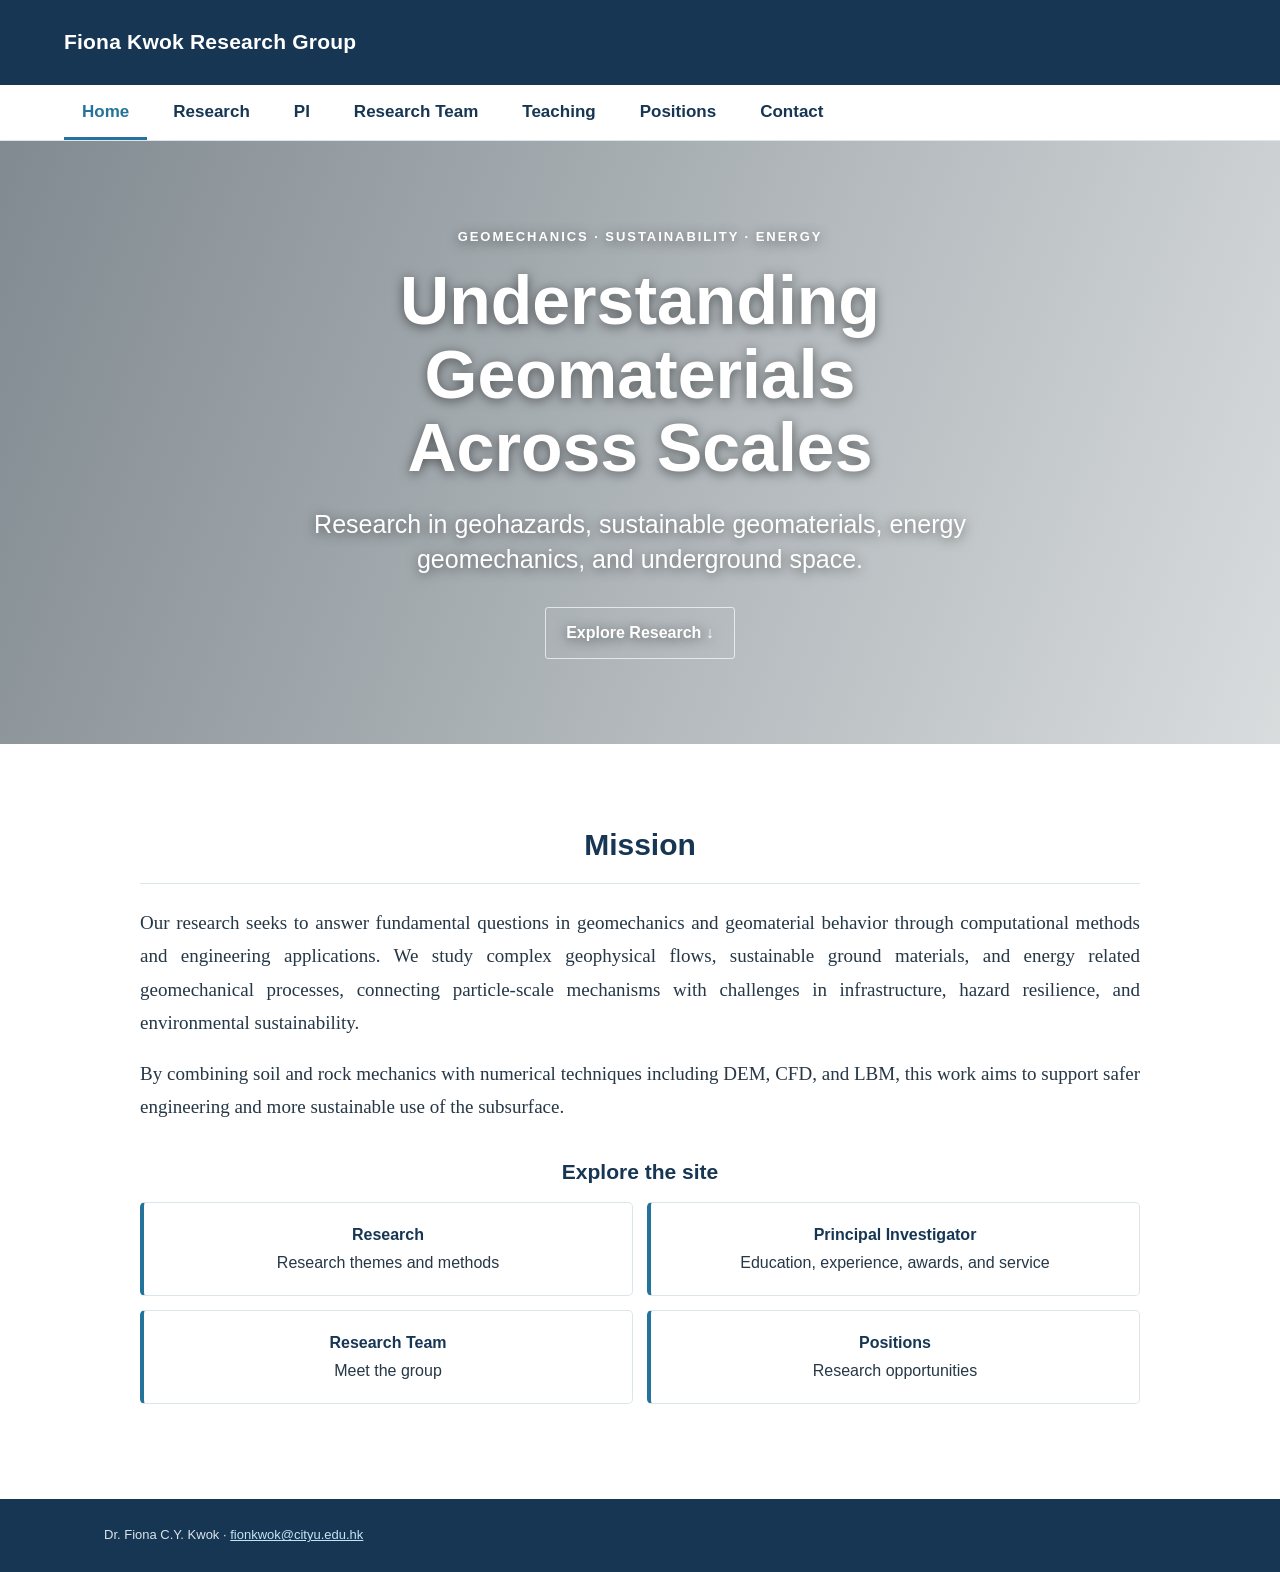
==== index.html @ 28221fd2 "Publish website pages and assets" ====
<!doctype html>
<html lang="en"><head><meta charset="utf-8"><meta name="viewport" content="width=device-width,initial-scale=1"><meta name="description" content="Fiona C.Y. Kwok research in geomechanics, geohazards, sustainability and energy."><title>Home | Fiona C.Y. Kwok</title><link rel="stylesheet" href="style.css"></head><body class=""><header class="top"><div class="wrap toprow"><div><div class="brand">Fiona Kwok Research Group</div></div></div></header><nav class="nav"><div class="wrap"><a class="active" href="home.html">Home</a><a href="research.html">Research</a><a href="pi.html">PI</a><a href="people.html">Research Team</a><a href="teaching.html">Teaching</a><a href="positions.html">Positions</a><a href="mailto:fionkwok@cityu.edu.hk">Contact</a></div></nav><section class="hero"><div class="hero-copy"><div class="hero-kicker">GEOMECHANICS · SUSTAINABILITY · ENERGY</div><h1>Understanding Geomaterials<br>Across Scales</h1><p>Research in geohazards, sustainable geomaterials, energy geomechanics, and underground space.</p><a href="research.html">Explore Research ↓</a></div></section><main class="wrap"><article class="panel mission"><h1 class="title">Mission</h1><p>Our research seeks to answer fundamental questions in geomechanics and geomaterial behavior through computational methods and engineering applications. We study complex geophysical flows, sustainable ground materials, and energy related geomechanical processes, connecting particle-scale mechanisms with challenges in infrastructure, hazard resilience, and environmental sustainability.</p><p>By combining soil and rock mechanics with numerical techniques including DEM, CFD, and LBM, this work aims to support safer engineering and more sustainable use of the subsurface.</p><div class="section"><h2>Explore the site</h2><div class="cards"><a class="card site-card" href="research.html"><strong>Research</strong><br>Research themes and methods</a><a class="card site-card" href="pi.html"><strong>Principal Investigator</strong><br>Education, experience, awards, and service</a><a class="card site-card" href="people.html"><strong>Research Team</strong><br>Meet the group</a><a class="card site-card" href="positions.html"><strong>Positions</strong><br>Research opportunities</a></div></div></article></main><footer class="footer"><div class="wrap">Dr. Fiona C.Y. Kwok · <a href="mailto:fionkwok@cityu.edu.hk">fionkwok@cityu.edu.hk</a></div></footer>







</body><div id="codex-browser-sidebar-comments-root" style="position: fixed; inset: 0px; pointer-events: none; z-index: 2147483647;"></div></html>
---- style.css ----
:root{--navy:#163653;--blue:#24739b;--cyan:#e6f3f5;--text:#263746;--muted:#687984;--line:#dce5e9;--paper:#fff}*{box-sizing:border-box}body{margin:0;background:#f5f8fa;color:var(--text);font:16px/1.75 Arial,"Helvetica Neue",sans-serif}.wrap{width:min(1100px,calc(100% - 40px));margin:auto}.top{background:var(--navy);color:white;padding:24px 0}.toprow{display:flex;justify-content:space-between;align-items:center;gap:20px}.brand{font-size:20px;font-weight:bold;letter-spacing:.04em}.subbrand{font-size:13px;opacity:.8}.nav{background:#fff;border-bottom:1px solid var(--line)}.nav .wrap{display:flex;gap:4px;flex-wrap:wrap}.nav a{padding:14px 16px;display:block;text-decoration:none;color:var(--navy);font-size:14px;font-weight:bold}.nav a:hover,.nav a.active{color:var(--blue);box-shadow:inset 0 -3px var(--blue)}main{padding:34px 0 60px}.panel{background:white;border:1px solid var(--line);border-radius:8px;padding:30px 34px;box-shadow:0 4px 16px #17334c0a}.title{font-size:30px;color:var(--navy);margin:0 0 22px;border-bottom:1px solid var(--line);padding-bottom:12px}.profile{display:grid;grid-template-columns:230px 1fr;gap:30px}.portrait{height:255px;border-radius:7px;background:linear-gradient(145deg,#dcecf0,#f1eee6);display:flex;align-items:center;justify-content:center;color:#548091;font-size:62px;font-family:Georgia,serif}.profile h2{color:var(--navy);margin:0 0 8px;font-size:25px}.tag{color:var(--blue);font-weight:bold;margin-bottom:12px}.links a{margin-right:15px}.section{margin-top:30px}.section h2{font-size:21px;color:var(--navy);margin:0 0 12px}.cards{display:grid;grid-template-columns:repeat(2,1fr);gap:14px}.card{padding:18px;border:1px solid var(--line);border-left:4px solid var(--blue);border-radius:5px;background:#fff}.card strong{color:var(--navy)}.year{color:var(--blue);font-weight:bold;font-size:14px}.list{padding-left:20px}.list li{padding:3px 0}.footer{background:var(--navy);color:#d8e5eb;padding:25px 0;font-size:13px}.footer a{color:#c2e5f2}@media(max-width:700px){.profile{grid-template-columns:1fr}.portrait{height:180px}.cards{grid-template-columns:1fr}.panel{padding:22px}.toprow{align-items:flex-start;flex-direction:column}.nav a{padding:12px 10px}}
body{margin:0;width:100%;background:#fff}.wrap{width:100%;max-width:none;margin:0;padding-left:clamp(24px,5vw,90px);padding-right:clamp(24px,5vw,90px)}.top{width:100%;padding:24px 0}.toprow{max-width:1280px;margin:0 auto}.nav{width:100%}.nav .wrap{max-width:1280px;margin:0 auto;padding-left:24px;padding-right:24px}main{width:100%;max-width:none;margin:0;padding:34px 0 60px}.panel{width:100%;max-width:none;border:0;border-radius:0;box-shadow:none;padding:34px clamp(24px,8vw,140px)}.profile{grid-template-columns:minmax(180px,250px) minmax(0,1fr)}.footer{width:100%}.footer .wrap{max-width:1280px;margin:0 auto}@media(max-width:700px){.wrap{padding-left:20px;padding-right:20px}.panel{padding:24px 20px}.profile{grid-template-columns:1fr}.nav .wrap{padding-left:12px;padding-right:12px}}
/* Full-bleed hero with centered, readable text */
.top,.nav{width:100%}.toprow,.nav .wrap{max-width:1200px;margin:0 auto}.hero{width:100%;min-height:clamp(430px,67vh,720px);display:flex;align-items:center;justify-content:center;text-align:center;color:#fff;background:linear-gradient(115deg,rgba(11,35,52,.82),rgba(20,55,69,.42)),radial-gradient(ellipse at 70% 20%,#87959a 0,#596f78 28%,#344c55 60%,#233945 100%);background-size:cover;background-position:center}.hero-copy{width:min(760px,calc(100% - 40px));padding:55px 0;text-shadow:0 2px 12px #0008}.hero-kicker{letter-spacing:.15em;font-size:13px;font-weight:bold}.hero h1{font-size:clamp(38px,6vw,68px);line-height:1.08;margin:16px 0 4px}.hero-cn{font-size:25px;margin:0}.hero-copy>p:not(.hero-cn){font-size:clamp(18px,2.3vw,25px);line-height:1.4;margin:22px auto;max-width:660px}.hero-copy a{display:inline-block;margin-top:8px;padding:11px 20px;border:1px solid #ffffffaa;border-radius:3px;color:white;text-decoration:none;font-weight:bold}.hero-copy a:hover{background:#ffffff20}.wrap{width:100%;max-width:none;margin:0;padding-left:clamp(20px,5vw,80px);padding-right:clamp(20px,5vw,80px)}main{width:100%;padding:45px 0 65px}.panel{width:min(100%,1100px);margin:0 auto;border:0;border-radius:0;box-shadow:none;padding:30px clamp(20px,5vw,50px)}.footer{width:100%}.footer .wrap{max-width:1200px;margin:0 auto}@media(max-width:700px){.hero{min-height:58vh}.panel{padding:20px 0}}
.mission{text-align:center}.mission>p{max-width:1000px;margin:18px auto;text-align:left;font:19px/1.75 Georgia,"Times New Roman",serif}.site-card{display:block;text-decoration:none;color:var(--text)}.site-card:hover{border-color:var(--blue);transform:translateY(-2px)}.top-tag{font-size:14px;opacity:.85}@media(max-width:700px){.mission>p{font-size:17px}}
.hero{background-image:linear-gradient(110deg,rgba(13,31,43,.52),rgba(17,39,48,.16)),url("home-background.jpg");background-size:cover;background-position:center 56%;background-repeat:no-repeat}
.pi-hero{min-height:clamp(150px,24vh,250px);background-position:center 62%}.pi-hero .hero-copy{display:none}@media(max-width:700px){.pi-hero{min-height:140px}}
.research-area{padding:24px 0;border-bottom:1px solid var(--line)}.research-area h2{color:var(--navy);margin:0 0 8px;font-size:23px}.research-detail{margin:16px 0 0;padding:16px 20px;background:#f7fafb;border-left:3px solid var(--blue)}.research-detail h3{font-size:16px;color:var(--navy);margin:8px 0}.research-detail .list{margin:0 0 14px}
.fund-title{color:#176b9a;font-weight:600}.publication{color:#176b9a}.nature-index{color:#c62828;font-weight:700}.funding-list li,.publication-list li{margin-bottom:8px}
.publication{color:#263746}.publication em{color:#176b9a;font-style:italic}.nature-index{color:#c62828;font-weight:700}
.fund-title{color:#263746;font-weight:600}.fund-agency{color:#176b9a;font-weight:600}
.profile-aside{min-width:0}.profile-links{margin-top:14px;font:16px/1.6 Georgia,"Times New Roman",serif}.profile-email{font:14px/1.6 Georgia,"Times New Roman",serif;color:var(--muted)}.profile-email a{color:var(--teal);text-decoration:none}.profile-links a{color:var(--teal)}
/* Research page visual hierarchy */
.panel{counter-reset:research-area}.research-area{position:relative;margin:26px 0;padding:26px 30px 22px;background:#f3f7f8;border:1px solid #dce6e8;border-left:5px solid #24739b;border-radius:10px;box-shadow:0 7px 22px rgba(22,54,83,.055);overflow:hidden}.research-area:nth-of-type(2){background:#f2f7f4;border-left-color:#39876f}.research-area:nth-of-type(3){background:#f7f5ef;border-left-color:#a77836}.research-area:nth-of-type(4){background:#f4f3f8;border-left-color:#74649a}.research-area:nth-of-type(5){background:#f0f6f8;border-left-color:#2c8190}.research-area:nth-of-type(6){background:#f5f5f2;border-left-color:#687b53}.research-area h2{display:flex;align-items:center;gap:13px;color:#17394e;font-size:25px;line-height:1.25;margin:0 0 10px}.research-area h2:before{counter-increment:research-area;content:"0" counter(research-area);display:inline-flex;align-items:center;justify-content:center;width:38px;height:38px;flex:0 0 38px;border-radius:50%;background:#24739b;color:#fff;font:700 13px Arial,sans-serif}.research-area:nth-of-type(2) h2:before{background:#39876f}.research-area:nth-of-type(3) h2:before{background:#a77836}.research-area:nth-of-type(4) h2:before{background:#74649a}.research-area:nth-of-type(5) h2:before{background:#2c8190}.research-area:nth-of-type(6) h2:before{background:#687b53}.research-area>p{margin:0 0 15px;color:#526671}.research-detail{margin:18px 0 0;padding:0;background:transparent;border:0}.research-detail h3{display:flex;align-items:center;gap:9px;color:#17394e;font-size:16px;text-transform:uppercase;letter-spacing:.065em;margin:19px 0 8px}.research-detail h3:before{content:"";width:17px;height:3px;background:#24739b;border-radius:2px}.research-area:nth-of-type(2) .research-detail h3:before{background:#39876f}.research-area:nth-of-type(3) .research-detail h3:before{background:#a77836}.research-area:nth-of-type(4) .research-detail h3:before{background:#74649a}.research-area:nth-of-type(5) .research-detail h3:before{background:#2c8190}.research-area:nth-of-type(6) .research-detail h3:before{background:#687b53}.research-detail ul.list{margin:0;padding:13px 18px 13px 36px;background:rgba(255,255,255,.78);border:1px solid rgba(205,220,223,.8);border-radius:7px}.research-detail ul.list li{padding:5px 0;margin:0 0 3px}.research-detail .publication-list{border-left:3px solid #83aeb5!important}.research-detail .funding-list{border-left:3px solid #8ab8a5!important}.fund-title{color:#263746;font-weight:600}.fund-agency{color:#176b9a;font-weight:600}.publication{color:#263746}.publication em{color:#176b9a;font-style:italic}.nature-index{color:#c62828;font-weight:700}.research-area .small{color:#687984}.research-area:last-of-type{margin-bottom:20px}@media(max-width:700px){.research-area{padding:20px 16px;margin:18px 0}.research-area h2{font-size:21px}.research-detail ul.list{padding:10px 12px 10px 28px}}
/* Correctly sequence the five research themes */
.research-area:nth-of-type(1){background:#f3f7f8;border-left-color:#24739b}.research-area:nth-of-type(1) h2:before{background:#24739b}.research-area:nth-of-type(1) .research-detail h3:before{background:#24739b}
.research-area:nth-of-type(2){background:#f2f7f4;border-left-color:#39876f}.research-area:nth-of-type(2) h2:before{background:#39876f}.research-area:nth-of-type(2) .research-detail h3:before{background:#39876f}
.research-area:nth-of-type(3){background:#f7f5ef;border-left-color:#a77836}.research-area:nth-of-type(3) h2:before{background:#a77836}.research-area:nth-of-type(3) .research-detail h3:before{background:#a77836}
.research-area:nth-of-type(4){background:#f4f3f8;border-left-color:#74649a}.research-area:nth-of-type(4) h2:before{background:#74649a}.research-area:nth-of-type(4) .research-detail h3:before{background:#74649a}
.research-area:nth-of-type(5){background:#f0f6f8;border-left-color:#2c8190}.research-area:nth-of-type(5) h2:before{background:#2c8190}.research-area:nth-of-type(5) .research-detail h3:before{background:#2c8190}
/* Research areas are parallel categories, so omit ordered numbering */
.research-area{counter-increment:none}.research-area h2:before{content:none!important;display:none!important}
.research-accordion{margin:12px 0;border:1px solid rgba(205,220,223,.9);border-radius:8px;background:rgba(255,255,255,.66);overflow:hidden}.research-accordion summary{list-style:none;display:flex;align-items:center;gap:10px;cursor:pointer;padding:13px 16px;color:#17394e;font-size:14px;font-weight:700;letter-spacing:.045em;text-transform:uppercase}.research-accordion summary::-webkit-details-marker{display:none}.research-accordion summary:after{content:"+";margin-left:auto;width:24px;height:24px;display:grid;place-items:center;border-radius:50%;background:#e7eff0;color:#24739b;font-size:19px;line-height:1}.research-accordion[open] summary:after{content:"−"}.research-accordion[open] summary{border-bottom:1px solid rgba(205,220,223,.8)}.research-accordion>ul,.research-accordion>p{margin:0 14px 12px!important}.research-accordion>ul{margin-top:12px!important}.research-accordion>p{padding:10px 0}
.research-accordion summary{text-transform:none}
.nav a{font-size:17px;padding:16px 18px;line-height:1.35}.nav .wrap{gap:8px}@media(max-width:700px){.nav a{font-size:15px;padding:12px 11px}}
.research-accordion summary{font-family:Arial,"Helvetica Neue",sans-serif;font-size:16px;font-weight:700;font-style:normal;letter-spacing:0;text-transform:none}
.highlight-red{color:#c62828;font-style:normal;font-weight:600}
.team-intro{max-width:880px;color:#526671;font-size:18px;margin-bottom:30px}.team-section{margin:34px 0}.team-section>h2{font-size:25px;color:var(--navy);border-bottom:1px solid var(--line);padding-bottom:10px;margin-bottom:20px}.team-grid{display:grid;grid-template-columns:repeat(2,minmax(0,1fr));gap:16px}.team-card{padding:21px 22px;background:#f4f8f7;border:1px solid #dce8e3;border-top:3px solid #39876f;border-radius:8px}.team-card:nth-child(3n+2){background:#f3f7f9;border-color:#dce6e8;border-top-color:#24739b}.team-card:nth-child(3n){background:#f7f5ef;border-color:#e9e2d5;border-top-color:#a77836}.team-card h3{font-size:19px;color:#17394e;margin:3px 0 8px}.team-meta{font-size:12px;font-weight:700;letter-spacing:.06em;text-transform:uppercase;color:#657c83}.team-topic{font-weight:700;color:#28705f;line-height:1.45;margin-bottom:9px}.team-card p{font-size:14px;line-height:1.65;color:#50616a;margin:0}.alumni-grid .team-card{background:#f7f8fa}.opportunity{padding:24px 26px;border-radius:9px;background:#eef5f6}.opportunity h2{border:0;margin:0 0 8px}.opportunity a{font-weight:700}@media(max-width:720px){.team-grid{grid-template-columns:1fr}.team-intro{font-size:16px}.team-card{padding:18px}}
/* Research team: single-column profiles with photo slots and no card fill */
.team-grid{grid-template-columns:1fr;gap:0}.team-card,.team-card:nth-child(3n+2),.team-card:nth-child(3n),.alumni-grid .team-card{display:grid;grid-template-columns:180px minmax(0,1fr);column-gap:26px;align-items:start;padding:24px 0;background:transparent;border:0;border-bottom:1px solid var(--line);border-radius:0}.team-photo{grid-column:1;grid-row:1 / span 4;width:180px;height:190px;display:flex;align-items:center;justify-content:center;background:#eef2f2;border:1px solid #dce5e5;color:#829398;font-size:14px}.team-content{grid-column:2;grid-row:1 / span 4}.team-card h3{margin-top:2px}.team-card p{font-size:15px}.team-topic{color:#28705f}.team-meta{letter-spacing:.04em}.team-section>h2{margin-bottom:8px}@media(max-width:620px){.team-card,.team-card:nth-child(3n+2),.team-card:nth-child(3n),.alumni-grid .team-card{grid-template-columns:112px minmax(0,1fr);column-gap:16px}.team-photo{width:112px;height:145px}.team-card p{font-size:14px}}
.brand{font-family:"Segoe UI",Arial,sans-serif;font-size:21px;font-weight:650;letter-spacing:.01em}
.subbrand{font-family:"Segoe UI",Arial,sans-serif;font-size:16px;font-weight:400;letter-spacing:.015em;line-height:1.5;opacity:.9}
.research-area>p{font-size:18px;line-height:1.7}
.profile p{font-size:18px;line-height:1.75}
.profile-links{font-size:18px}.profile-email{font-size:16px}
.pi-page>.section .list{font-size:18px;line-height:1.75}.pi-page>.section .list li{line-height:1.75;padding:5px 0}
.pi-page>.section .list{font-size:17px}.pi-page>.section .list li{font-size:17px}
.pi-page .profile p{font-size:17px;line-height:1.75}
.pi-page .cards .card,.pi-page .cards .card strong{font-size:17px}
.pi-page .profile p,.pi-page>.section .list,.pi-page>.section .list li{font-family:Georgia,"Times New Roman",serif}
.pi-page .cards .card{font-family:Georgia,"Times New Roman",serif}
.pi-page p,.pi-page .list li{text-align:justify;text-justify:inter-word}
.pi-hero{background-image:linear-gradient(105deg,rgba(16,42,62,.18),rgba(16,42,62,.04)),url("pi-background.jpg");background-size:cover;background-position:center 62%;background-repeat:no-repeat}
.pi-hero{min-height:clamp(190px,29vh,310px);background-position:center 74%}@media(max-width:700px){.pi-hero{min-height:180px;background-position:center 72%}}
.pi-hero{min-height:clamp(150px,24vh,250px);background-position:center 48%}@media(max-width:700px){.pi-hero{min-height:140px;background-position:center 48%}}
.pi-hero{background-position:center 62%}@media(max-width:700px){.pi-hero{background-position:center 62%}}
.research-hero{min-height:clamp(150px,24vh,250px);background-image:linear-gradient(105deg,rgba(16,42,62,.12),rgba(16,42,62,.02)),url("research-background.jpg");background-size:cover;background-position:center 62%;background-repeat:no-repeat}.research-hero .hero-copy{display:none}@media(max-width:700px){.research-hero{min-height:140px;background-position:center 62%}}
.research-hero{background-position:center 48%}@media(max-width:700px){.research-hero{background-position:center 48%}}
.research-area>p{font-family:Georgia,"Times New Roman",serif}
.research-area .funding-list,.research-area .funding-list li,.research-area .publication-list,.research-area .publication-list li{font-family:Georgia,"Times New Roman",serif}
.team-hero{min-height:clamp(180px,28vh,300px);background-image:linear-gradient(105deg,rgba(16,42,62,.12),rgba(16,42,62,.02)),url("team-background.jpg");background-size:cover;background-position:center 54%;background-repeat:no-repeat}.team-hero .hero-copy{display:none}@media(max-width:700px){.team-hero{min-height:170px;background-position:center 54%}}
.team-hero{background-position:center 76%}@media(max-width:700px){.team-hero{background-position:center 76%}}
.team-hero{background-position:center 94%}@media(max-width:700px){.team-hero{background-position:center 94%}}
.mission>p{text-align:justify;text-justify:inter-word}
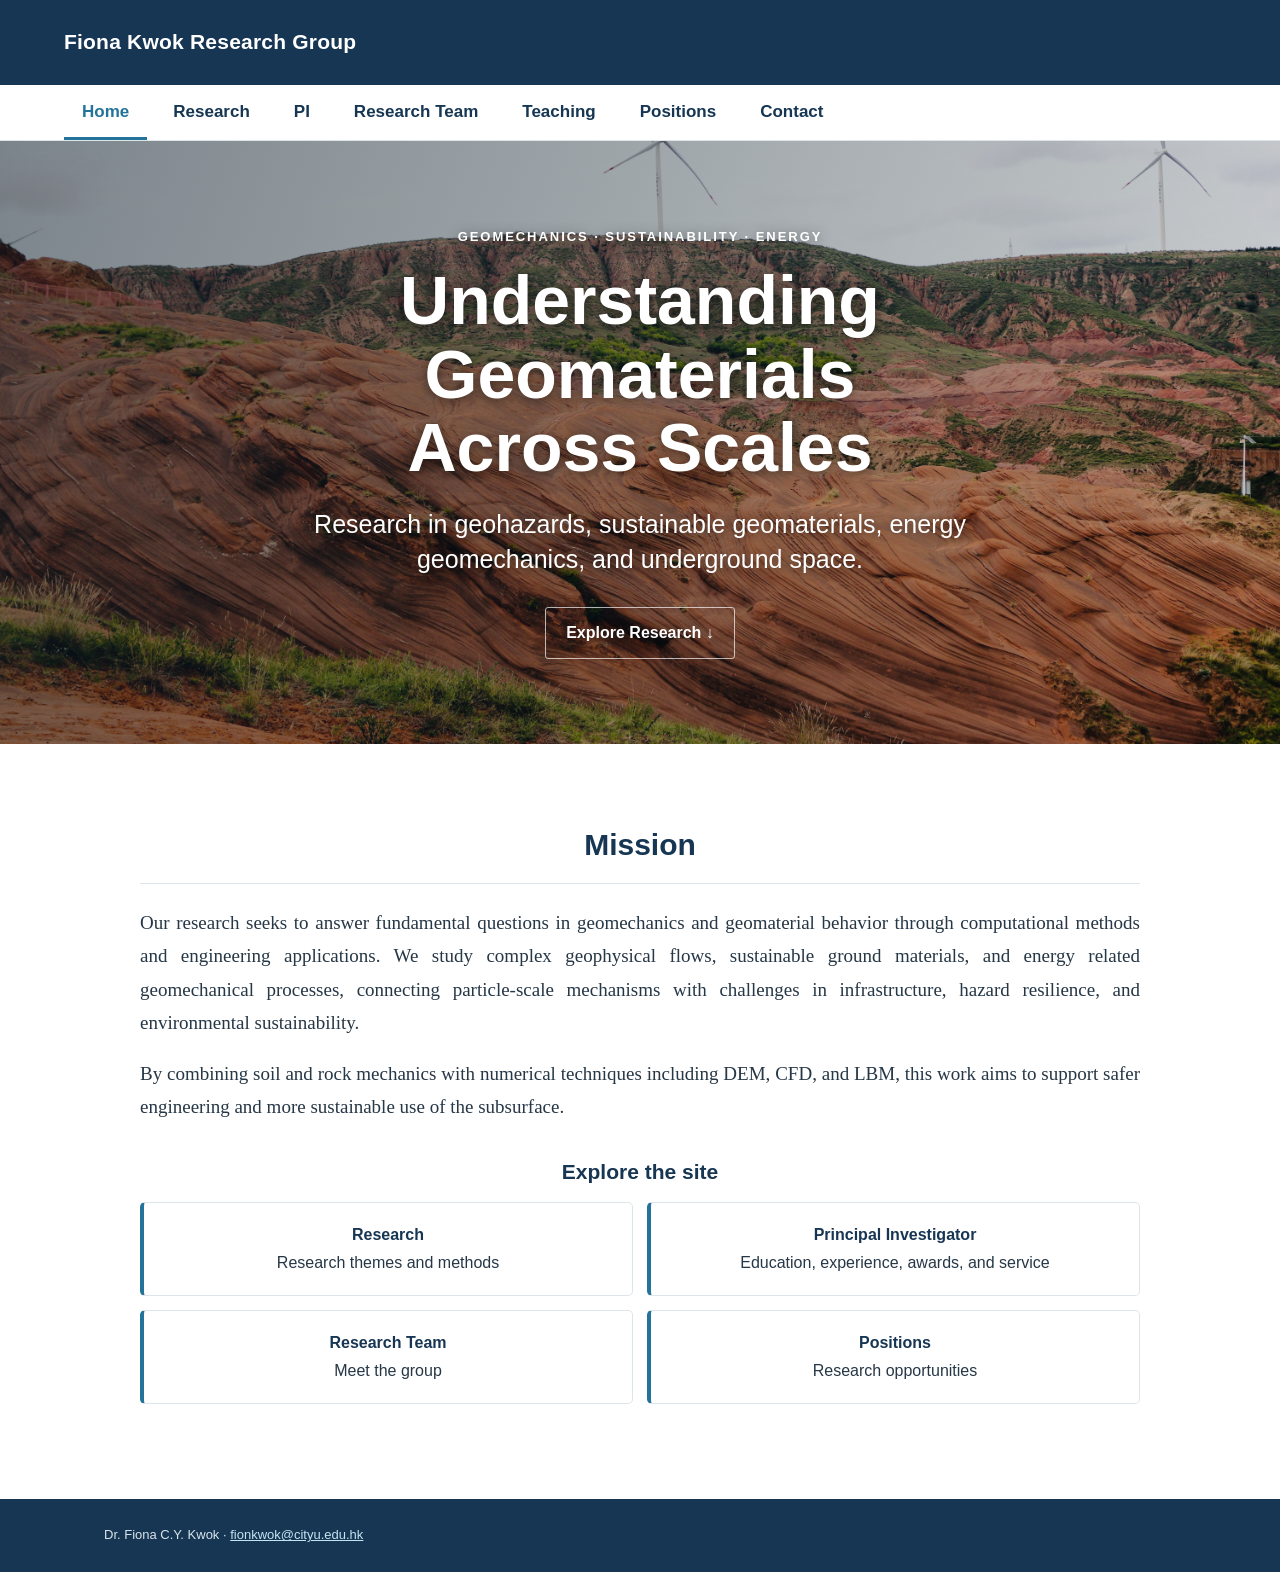
==== commit 513eefc9: "Update teaching and positions backgrounds" ====
--- a/index.html
+++ b/index.html
@@ -11,4 +11,3 @@
 
 
 
-
--- a/style.css
+++ b/style.css
@@ -50,5 +50,9 @@
 .research-area .funding-list,.research-area .funding-list li,.research-area .publication-list,.research-area .publication-list li{font-family:Georgia,"Times New Roman",serif}
 .team-hero{min-height:clamp(180px,28vh,300px);background-image:linear-gradient(105deg,rgba(16,42,62,.12),rgba(16,42,62,.02)),url("team-background.jpg");background-size:cover;background-position:center 54%;background-repeat:no-repeat}.team-hero .hero-copy{display:none}@media(max-width:700px){.team-hero{min-height:170px;background-position:center 54%}}
 .team-hero{background-position:center 76%}@media(max-width:700px){.team-hero{background-position:center 76%}}
-.team-hero{background-position:center 94%}@media(max-width:700px){.team-hero{background-position:center 94%}}
+.team-hero{background-position:center 72%}@media(max-width:700px){.team-hero{background-position:center 72%}}
 .mission>p{text-align:justify;text-justify:inter-word}
+
+.teaching-hero{min-height:clamp(150px,24vh,250px);background-image:linear-gradient(105deg,rgba(16,42,62,.12),rgba(16,42,62,.02)),url("teaching-background.jpg" );background-size:cover;background-position:center 51%;background-repeat:no-repeat}.teaching-hero .hero-copy{display:none}@media(max-width:700px){.teaching-hero{min-height:140px;background-position:center 51%}}
+
+.position-hero{min-height:clamp(150px,24vh,250px);background-image:linear-gradient(105deg,rgba(16,42,62,.12),rgba(16,42,62,.02)),url("position-background.jpg" );background-size:cover;background-position:center 46%;background-repeat:no-repeat}@media(max-width:700px){.position-hero{min-height:140px;background-position:center 46%}}
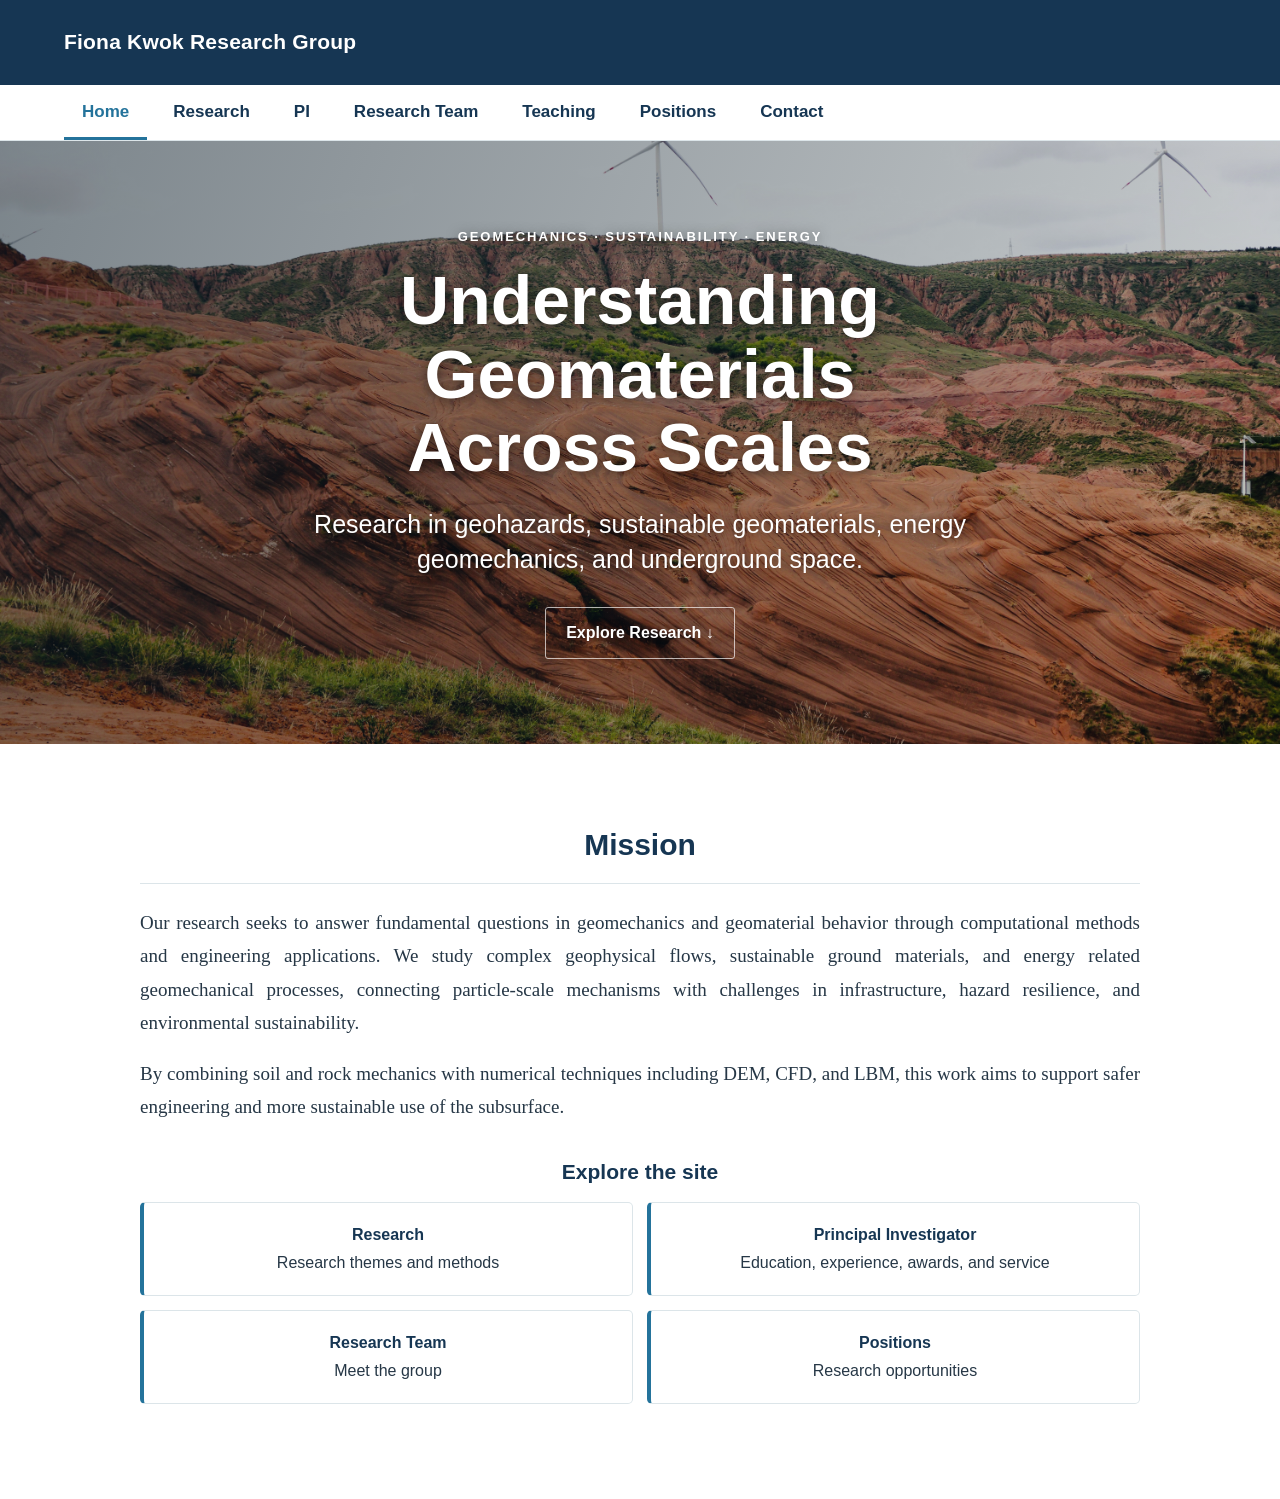
==== commit 1e1a557b: "Remove page footers and refine typography" ====
--- a/index.html
+++ b/index.html
@@ -1,5 +1,5 @@
 <!doctype html>
-<html lang="en"><head><meta charset="utf-8"><meta name="viewport" content="width=device-width,initial-scale=1"><meta name="description" content="Fiona C.Y. Kwok research in geomechanics, geohazards, sustainability and energy."><title>Home | Fiona C.Y. Kwok</title><link rel="stylesheet" href="style.css"></head><body class=""><header class="top"><div class="wrap toprow"><div><div class="brand">Fiona Kwok Research Group</div></div></div></header><nav class="nav"><div class="wrap"><a class="active" href="home.html">Home</a><a href="research.html">Research</a><a href="pi.html">PI</a><a href="people.html">Research Team</a><a href="teaching.html">Teaching</a><a href="positions.html">Positions</a><a href="mailto:fionkwok@cityu.edu.hk">Contact</a></div></nav><section class="hero"><div class="hero-copy"><div class="hero-kicker">GEOMECHANICS · SUSTAINABILITY · ENERGY</div><h1>Understanding Geomaterials<br>Across Scales</h1><p>Research in geohazards, sustainable geomaterials, energy geomechanics, and underground space.</p><a href="research.html">Explore Research ↓</a></div></section><main class="wrap"><article class="panel mission"><h1 class="title">Mission</h1><p>Our research seeks to answer fundamental questions in geomechanics and geomaterial behavior through computational methods and engineering applications. We study complex geophysical flows, sustainable ground materials, and energy related geomechanical processes, connecting particle-scale mechanisms with challenges in infrastructure, hazard resilience, and environmental sustainability.</p><p>By combining soil and rock mechanics with numerical techniques including DEM, CFD, and LBM, this work aims to support safer engineering and more sustainable use of the subsurface.</p><div class="section"><h2>Explore the site</h2><div class="cards"><a class="card site-card" href="research.html"><strong>Research</strong><br>Research themes and methods</a><a class="card site-card" href="pi.html"><strong>Principal Investigator</strong><br>Education, experience, awards, and service</a><a class="card site-card" href="people.html"><strong>Research Team</strong><br>Meet the group</a><a class="card site-card" href="positions.html"><strong>Positions</strong><br>Research opportunities</a></div></div></article></main><footer class="footer"><div class="wrap">Dr. Fiona C.Y. Kwok · <a href="mailto:fionkwok@cityu.edu.hk">fionkwok@cityu.edu.hk</a></div></footer>
+<html lang="en"><head><meta charset="utf-8"><meta name="viewport" content="width=device-width,initial-scale=1"><meta name="description" content="Fiona C.Y. Kwok research in geomechanics, geohazards, sustainability and energy."><title>Home | Fiona C.Y. Kwok</title><link rel="stylesheet" href="style.css"></head><body class=""><header class="top"><div class="wrap toprow"><div><div class="brand">Fiona Kwok Research Group</div></div></div></header><nav class="nav"><div class="wrap"><a class="active" href="home.html">Home</a><a href="research.html">Research</a><a href="pi.html">PI</a><a href="people.html">Research Team</a><a href="teaching.html">Teaching</a><a href="positions.html">Positions</a><a href="mailto:fionkwok@cityu.edu.hk">Contact</a></div></nav><section class="hero"><div class="hero-copy"><div class="hero-kicker">GEOMECHANICS · SUSTAINABILITY · ENERGY</div><h1>Understanding Geomaterials<br>Across Scales</h1><p>Research in geohazards, sustainable geomaterials, energy geomechanics, and underground space.</p><a href="research.html">Explore Research ↓</a></div></section><main class="wrap"><article class="panel mission"><h1 class="title">Mission</h1><p>Our research seeks to answer fundamental questions in geomechanics and geomaterial behavior through computational methods and engineering applications. We study complex geophysical flows, sustainable ground materials, and energy related geomechanical processes, connecting particle-scale mechanisms with challenges in infrastructure, hazard resilience, and environmental sustainability.</p><p>By combining soil and rock mechanics with numerical techniques including DEM, CFD, and LBM, this work aims to support safer engineering and more sustainable use of the subsurface.</p><div class="section"><h2>Explore the site</h2><div class="cards"><a class="card site-card" href="research.html"><strong>Research</strong><br>Research themes and methods</a><a class="card site-card" href="pi.html"><strong>Principal Investigator</strong><br>Education, experience, awards, and service</a><a class="card site-card" href="people.html"><strong>Research Team</strong><br>Meet the group</a><a class="card site-card" href="positions.html"><strong>Positions</strong><br>Research opportunities</a></div></div></article></main>
 
 
 
--- a/style.css
+++ b/style.css
@@ -55,4 +55,20 @@
 
 .teaching-hero{min-height:clamp(150px,24vh,250px);background-image:linear-gradient(105deg,rgba(16,42,62,.12),rgba(16,42,62,.02)),url("teaching-background.jpg" );background-size:cover;background-position:center 51%;background-repeat:no-repeat}.teaching-hero .hero-copy{display:none}@media(max-width:700px){.teaching-hero{min-height:140px;background-position:center 51%}}
 
-.position-hero{min-height:clamp(150px,24vh,250px);background-image:linear-gradient(105deg,rgba(16,42,62,.12),rgba(16,42,62,.02)),url("position-background.jpg" );background-size:cover;background-position:center 46%;background-repeat:no-repeat}@media(max-width:700px){.position-hero{min-height:140px;background-position:center 46%}}
+.position-hero{min-height:clamp(150px,24vh,250px);background-image:linear-gradient(105deg,rgba(16,42,62,.12),rgba(16,42,62,.02)),url("position-background.jpg" );background-size:cover;background-position:center 46%;background-repeat:no-repeat}@media(max-width:700px){.position-hero{min-height:140px;background-position:center 46%}}
+/* Georgia body copy on Research Team and Positions pages */
+.team-page .team-meta,
+.team-page .team-topic,
+.team-page .team-card p,
+.positions-page p,
+.positions-page .list,
+.positions-page .list li{font-family:Georgia,"Times New Roman",serif}
+/* Darker text for all Georgia copy */
+.portrait{color:#365768}
+.profile-email{color:#40515d}
+.profile-email a,.profile-links a{color:#155a70}
+.research-area>p{color:#394f5c}
+.team-page .team-meta{color:#465b65}
+.team-page .team-topic{color:#205b4d}
+.team-page .team-card p{color:#394b56}
+.team-page .team-card p{font-size:17px}@media(max-width:620px){.team-page .team-card p{font-size:16px}}
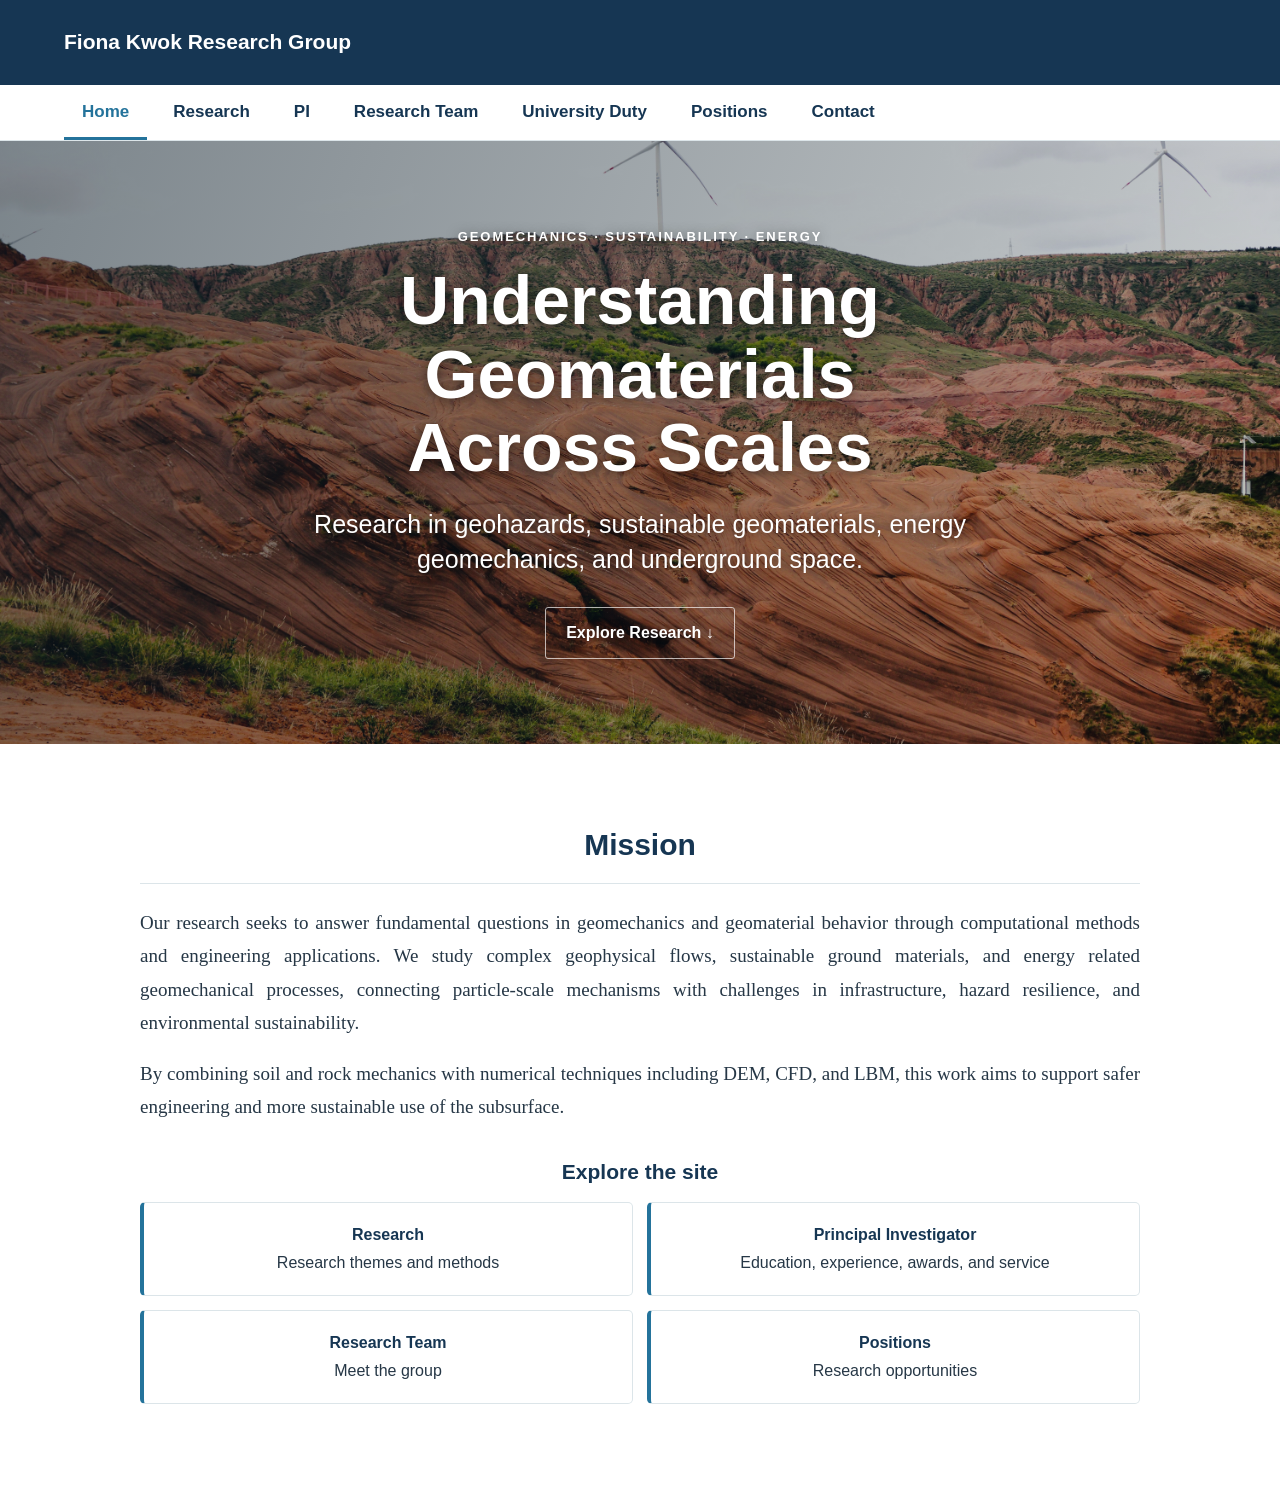
==== commit cbedfe3c: "Rename Teaching navigation to University Duty" ====
--- a/index.html
+++ b/index.html
@@ -1,5 +1,5 @@
 <!doctype html>
-<html lang="en"><head><meta charset="utf-8"><meta name="viewport" content="width=device-width,initial-scale=1"><meta name="description" content="Fiona C.Y. Kwok research in geomechanics, geohazards, sustainability and energy."><title>Home | Fiona C.Y. Kwok</title><link rel="stylesheet" href="style.css"></head><body class=""><header class="top"><div class="wrap toprow"><div><div class="brand">Fiona Kwok Research Group</div></div></div></header><nav class="nav"><div class="wrap"><a class="active" href="home.html">Home</a><a href="research.html">Research</a><a href="pi.html">PI</a><a href="people.html">Research Team</a><a href="teaching.html">Teaching</a><a href="positions.html">Positions</a><a href="mailto:fionkwok@cityu.edu.hk">Contact</a></div></nav><section class="hero"><div class="hero-copy"><div class="hero-kicker">GEOMECHANICS · SUSTAINABILITY · ENERGY</div><h1>Understanding Geomaterials<br>Across Scales</h1><p>Research in geohazards, sustainable geomaterials, energy geomechanics, and underground space.</p><a href="research.html">Explore Research ↓</a></div></section><main class="wrap"><article class="panel mission"><h1 class="title">Mission</h1><p>Our research seeks to answer fundamental questions in geomechanics and geomaterial behavior through computational methods and engineering applications. We study complex geophysical flows, sustainable ground materials, and energy related geomechanical processes, connecting particle-scale mechanisms with challenges in infrastructure, hazard resilience, and environmental sustainability.</p><p>By combining soil and rock mechanics with numerical techniques including DEM, CFD, and LBM, this work aims to support safer engineering and more sustainable use of the subsurface.</p><div class="section"><h2>Explore the site</h2><div class="cards"><a class="card site-card" href="research.html"><strong>Research</strong><br>Research themes and methods</a><a class="card site-card" href="pi.html"><strong>Principal Investigator</strong><br>Education, experience, awards, and service</a><a class="card site-card" href="people.html"><strong>Research Team</strong><br>Meet the group</a><a class="card site-card" href="positions.html"><strong>Positions</strong><br>Research opportunities</a></div></div></article></main>
+<html lang="en"><head><meta charset="utf-8"><meta name="viewport" content="width=device-width,initial-scale=1"><meta name="description" content="Fiona C.Y. Kwok research in geomechanics, geohazards, sustainability and energy."><title>Home | Fiona C.Y. Kwok</title><link rel="stylesheet" href="style.css"></head><body class=""><header class="top"><div class="wrap toprow"><div><div class="brand">Fiona Kwok Research Group</div></div></div></header><nav class="nav"><div class="wrap"><a class="active" href="home.html">Home</a><a href="research.html">Research</a><a href="pi.html">PI</a><a href="people.html">Research Team</a><a href="teaching.html">University Duty</a><a href="positions.html">Positions</a><a href="mailto:fionkwok@cityu.edu.hk">Contact</a></div></nav><section class="hero"><div class="hero-copy"><div class="hero-kicker">GEOMECHANICS · SUSTAINABILITY · ENERGY</div><h1>Understanding Geomaterials<br>Across Scales</h1><p>Research in geohazards, sustainable geomaterials, energy geomechanics, and underground space.</p><a href="research.html">Explore Research ↓</a></div></section><main class="wrap"><article class="panel mission"><h1 class="title">Mission</h1><p>Our research seeks to answer fundamental questions in geomechanics and geomaterial behavior through computational methods and engineering applications. We study complex geophysical flows, sustainable ground materials, and energy related geomechanical processes, connecting particle-scale mechanisms with challenges in infrastructure, hazard resilience, and environmental sustainability.</p><p>By combining soil and rock mechanics with numerical techniques including DEM, CFD, and LBM, this work aims to support safer engineering and more sustainable use of the subsurface.</p><div class="section"><h2>Explore the site</h2><div class="cards"><a class="card site-card" href="research.html"><strong>Research</strong><br>Research themes and methods</a><a class="card site-card" href="pi.html"><strong>Principal Investigator</strong><br>Education, experience, awards, and service</a><a class="card site-card" href="people.html"><strong>Research Team</strong><br>Meet the group</a><a class="card site-card" href="positions.html"><strong>Positions</strong><br>Research opportunities</a></div></div></article></main>
 
 
 
--- a/style.css
+++ b/style.css
@@ -72,3 +72,7 @@
 .team-page .team-topic{color:#205b4d}
 .team-page .team-card p{color:#394b56}
 .team-page .team-card p{font-size:17px}@media(max-width:620px){.team-page .team-card p{font-size:16px}}
+.brand{font-family:Arial,"Helvetica Neue",sans-serif;font-weight:600;letter-spacing:0}
+/* Show the research overview image in full without cropping */
+.research-hero{display:block;min-height:0;height:auto;padding:0;background:none!important;text-align:left;color:inherit;overflow:hidden}
+.research-overview{display:block;width:min(82%,1200px);height:auto;margin:0 auto;object-fit:contain}@media(max-width:700px){.research-overview{width:96%}}
